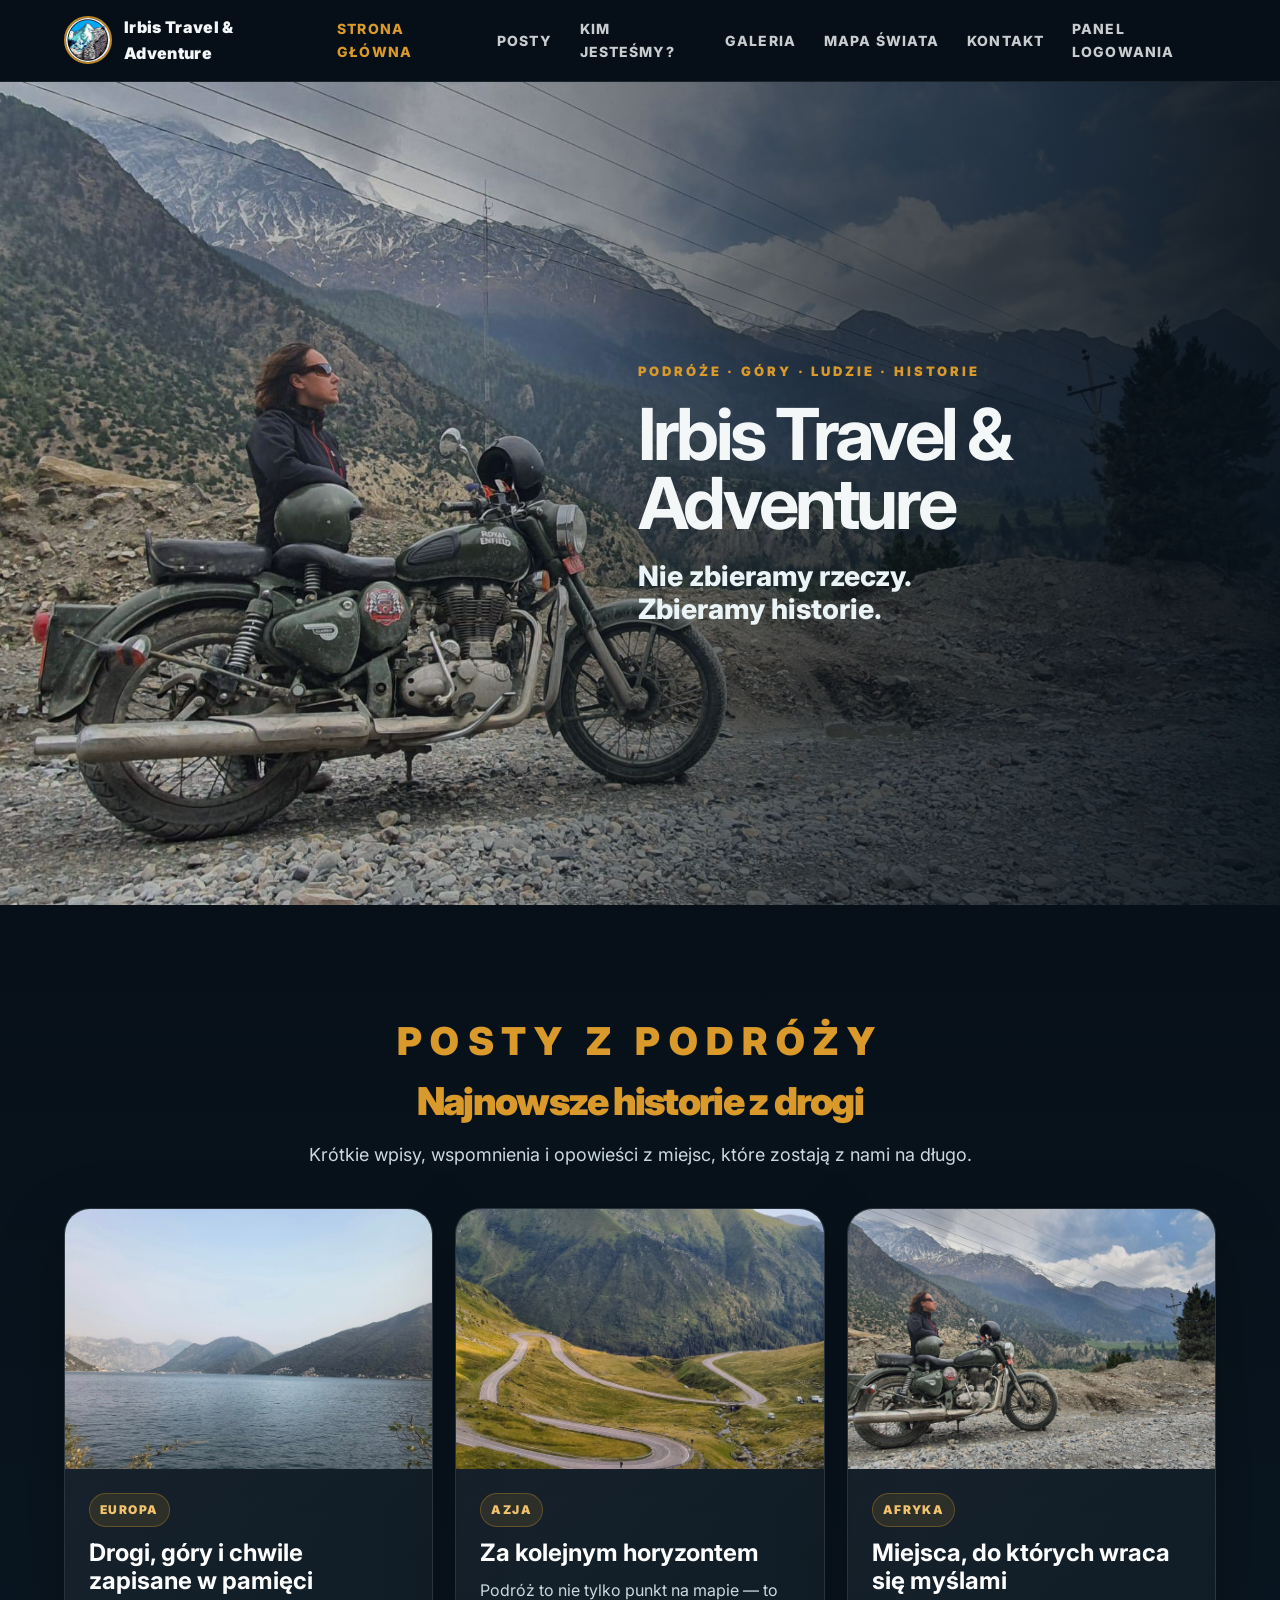
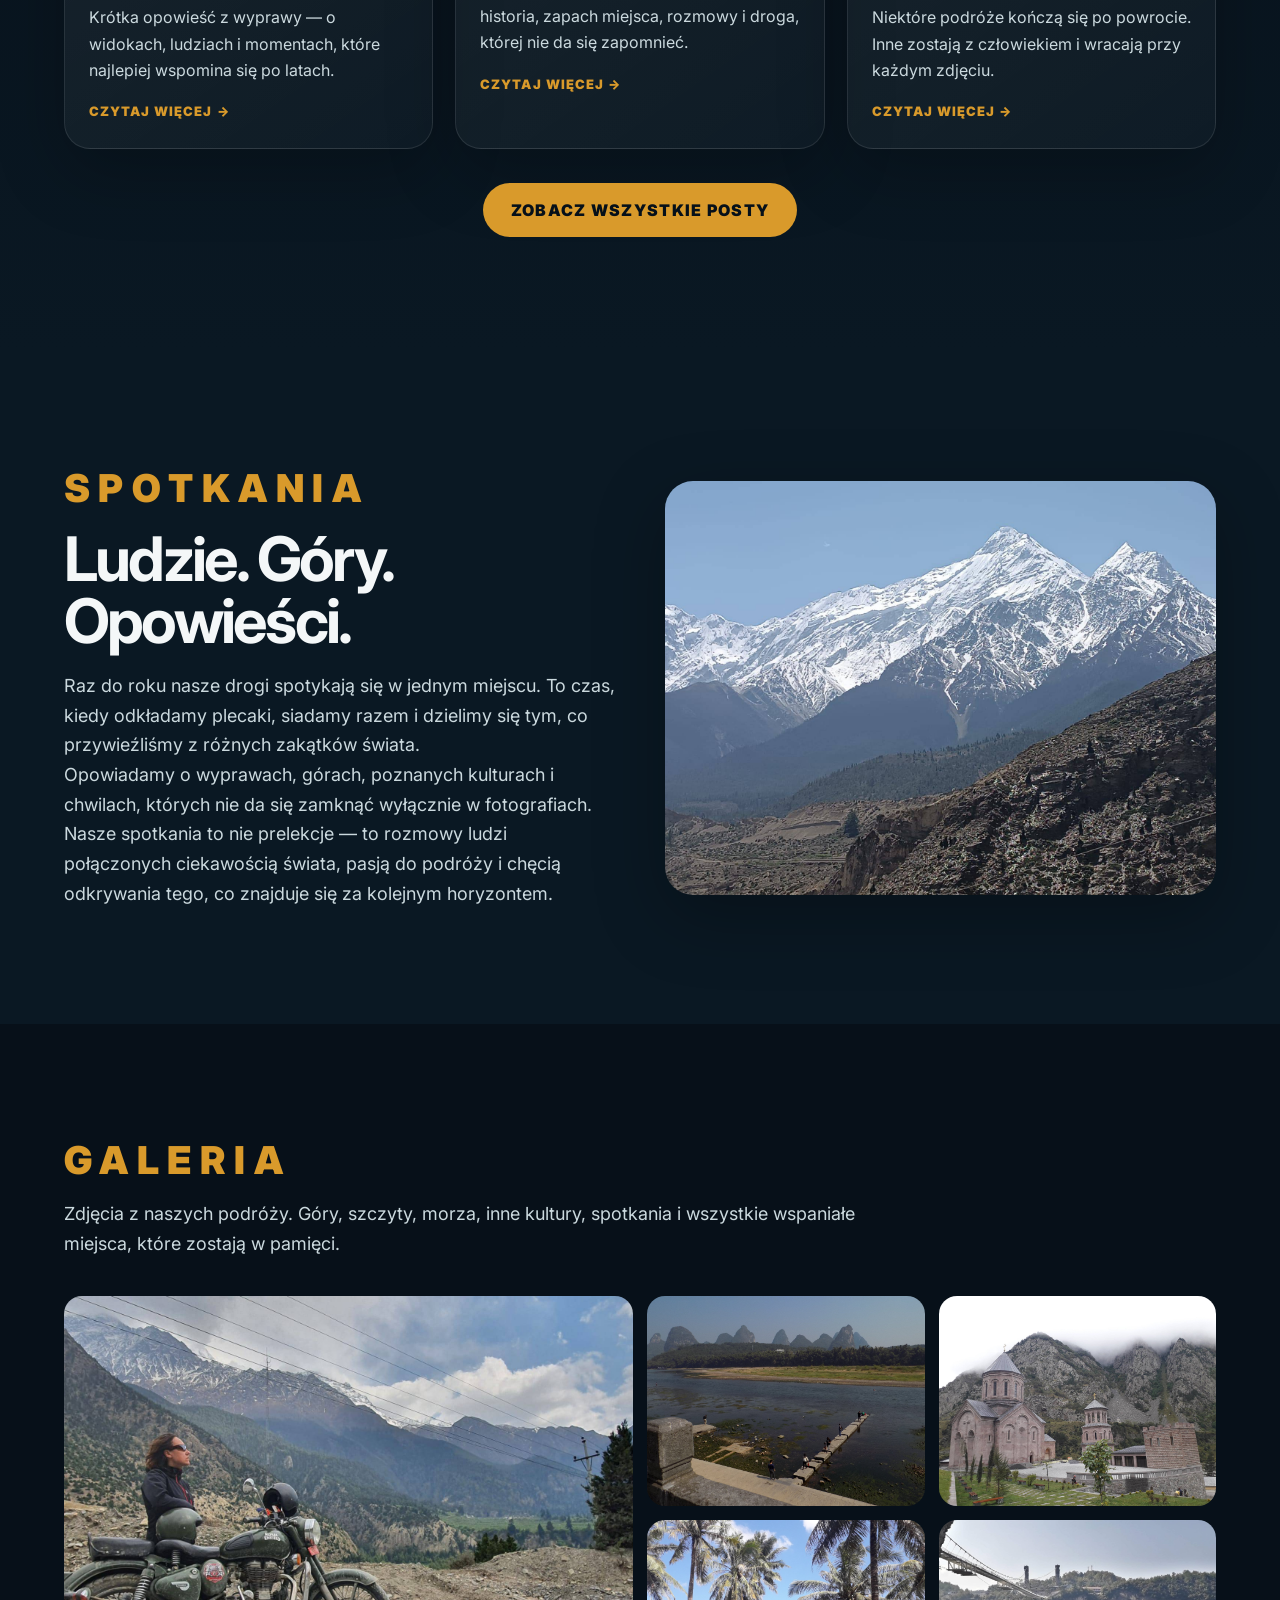
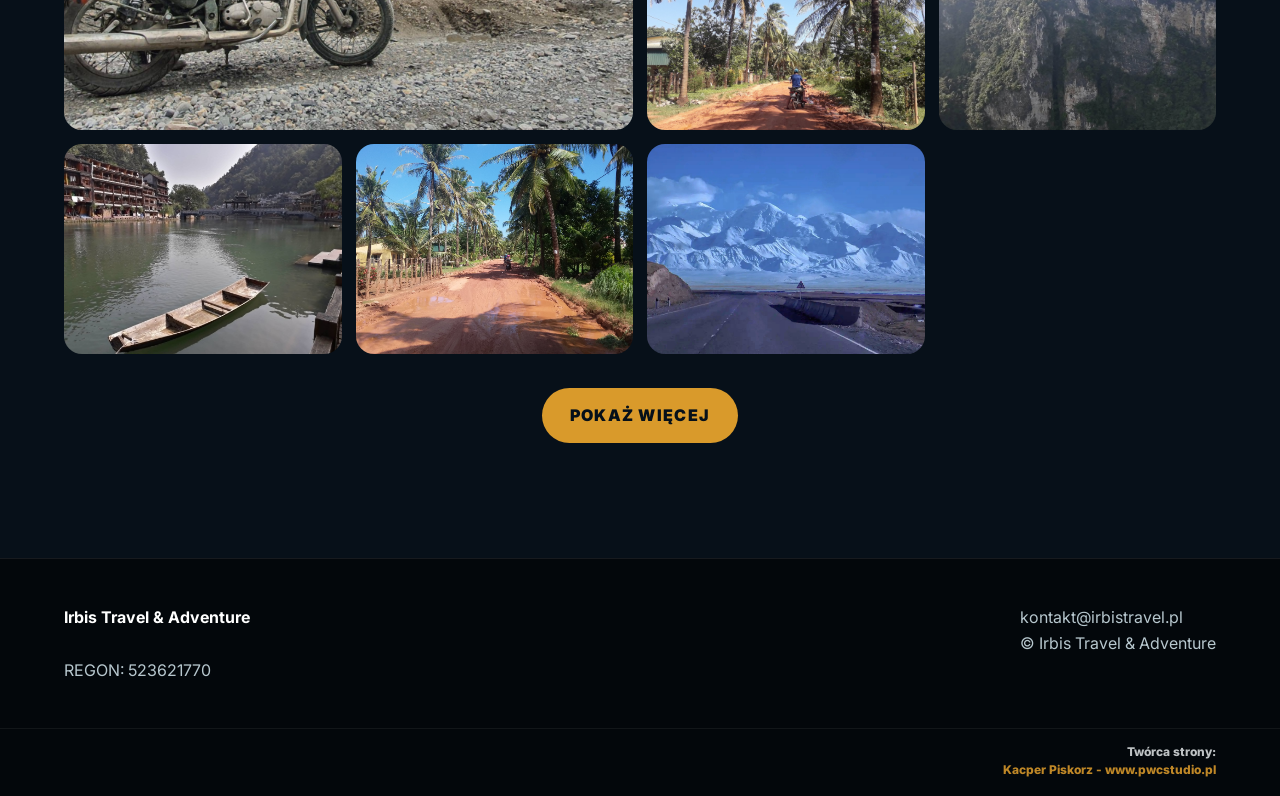
==== index.html @ 9f4cf266 "Add files via upload" ====
<!DOCTYPE html>
<html lang="pl">
<head>
<meta charset="UTF-8">
<meta name="viewport" content="width=device-width, initial-scale=1.0">
<link rel="icon" href="favicon.ico">
<link rel="icon" type="image/png" href="favicon.png">
<link rel="apple-touch-icon" href="apple-touch-icon.png">
<link rel="preconnect" href="https://fonts.googleapis.com">
<link rel="preconnect" href="https://fonts.gstatic.com" crossorigin>
<link href="https://fonts.googleapis.com/css2?family=Inter:wght@400;500;700;800;900&display=swap" rel="stylesheet">
<link rel="stylesheet" href="style.css">
<title>Irbis Travel & Adventure</title>

<style>
.brand span{
  transition: color .3s ease;
}
.brand:hover span{
  color:#D99A2B;
}
.meetings .kicker{
  color:#D99A2B;
}

.section-head h2,
.section-head .kicker,
.meetings .kicker{
  font-size:2.4rem;
  font-weight:900;
  color:#D99A2B;
  line-height:1.1;
}
</style>

</head>
<body>
<nav class="site-nav">
  <a class="brand" href="index.html" aria-label="Irbis Travel & Adventure - strona główna">
    <img src="assets/logo/irbis-logo.jpg" alt="Logo Irbis Travel & Adventure">
    <span>Irbis Travel & Adventure</span>
  </a>
  <button class="menu-toggle" aria-label="Otwórz menu">☰</button>
  <div class="nav-links">
    <a class="active" href="index.html">Strona główna</a>
    <a href="posty.html">Posty</a>
    <a href="kim-jestesmy.html">Kim jesteśmy?</a>
    <a href="galeria.html">Galeria</a>
    <a href="mapa.html">Mapa świata</a>
    <a href="index.html#kontakt">Kontakt</a>
    <a href="admin.html">Panel logowania</a>
  </div>
</nav>
<header class="hero" id="start">
  <div class="hero-shade"></div>
  <div class="hero-content">
    <p class="eyebrow">podróże · góry · ludzie · historie</p>
    <h1>Irbis Travel & Adventure</h1>
    <p class="motto">Nie zbieramy rzeczy.<br>Zbieramy historie.</p>
  </div>
</header>

<main>

  <section class="section posts-preview" id="posty">
    <div class="section-head centered">
      <p class="kicker">Posty z podróży</p>
      <h2>Najnowsze historie z drogi</h2>
      <p>Krótkie wpisy, wspomnienia i opowieści z miejsc, które zostają z nami na długo.</p>
    </div>
    <div class="post-card-grid" id="dynamicPostPreview"></div>
    <div class="post-card-grid static-posts-fallback">
      <article class="travel-post-card">
        <img src="assets/gallery/europa/19.jpg" alt="Górski krajobraz" loading="lazy">
        <div class="travel-post-content">
          <span class="post-tag">Europa</span>
          <h3>Drogi, góry i chwile zapisane w pamięci</h3>
          <p>Krótka opowieść z wyprawy — o widokach, ludziach i momentach, które najlepiej wspomina się po latach.</p>
          <a href="posty.html#post-europa">Czytaj więcej →</a>
        </div>
      </article>
      <article class="travel-post-card">
        <img src="assets/gallery/azja/16.jpg" alt="Azjatycki krajobraz" loading="lazy">
        <div class="travel-post-content">
          <span class="post-tag">Azja</span>
          <h3>Za kolejnym horyzontem</h3>
          <p>Podróż to nie tylko punkt na mapie — to historia, zapach miejsca, rozmowy i droga, której nie da się zapomnieć.</p>
          <a href="posty.html#post-azja">Czytaj więcej →</a>
        </div>
      </article>
      <article class="travel-post-card">
        <img src="assets/gallery/afryka/01.jpg" alt="Wyprawa w terenie" loading="lazy">
        <div class="travel-post-content">
          <span class="post-tag">Afryka</span>
          <h3>Miejsca, do których wraca się myślami</h3>
          <p>Niektóre podróże kończą się po powrocie. Inne zostają z człowiekiem i wracają przy każdym zdjęciu.</p>
          <a href="posty.html#post-afryka">Czytaj więcej →</a>
        </div>
      </article>
    </div>
    <div class="center-actions">
      <a class="btn" href="posty.html">Zobacz wszystkie posty</a>
    </div>
  </section>

  <section class="section meetings" id="spotkania">
    <div class="split">
      <div>
        <p class="kicker">Spotkania</p>
        <h2>Ludzie. Góry. Opowieści.</h2>
        <p>Raz do roku nasze drogi spotykają się w jednym miejscu. To czas, kiedy odkładamy plecaki, siadamy razem i dzielimy się tym, co przywieźliśmy z różnych zakątków świata.</p>
        <p>Opowiadamy o wyprawach, górach, poznanych kulturach i chwilach, których nie da się zamknąć wyłącznie w fotografiach.</p>
        <p>Nasze spotkania to nie prelekcje — to rozmowy ludzi połączonych ciekawością świata, pasją do podróży i chęcią odkrywania tego, co znajduje się za kolejnym horyzontem.</p>
      </div>
      <img src="assets/gallery/09.jpg" alt="Górska panorama" loading="lazy">
    </div>
  </section>

  <section class="section gallery-preview" id="galeria">
    <div class="section-head">
      <p class="kicker">Galeria</p>
      <p>Zdjęcia z naszych podróży. Góry, szczyty, morza, inne kultury, spotkania i wszystkie wspaniałe miejsca, które zostają w pamięci.</p>
    </div>
    <div class="photo-grid preview-grid js-auto-gallery" data-limit="8" data-gallery-group="strona-glowna" data-lightbox="true"></div>
    <div class="center-actions">
      <a class="btn" href="galeria.html">Pokaż więcej</a>
    </div>
  </section>
</main>

<footer class="footer" id="kontakt">
  <div>
    <strong>Irbis Travel & Adventure</strong><br><br>REGON: 523621770
  </div>
  <div>
    <a href="mailto:kontakt@irbistravel.pl">kontakt@irbistravel.pl</a><br>
    <span>© Irbis Travel & Adventure</span>
  </div>
</footer>

<div class="lightbox" aria-hidden="true">
  <button class="lightbox-close" aria-label="Zamknij zdjęcie">×</button>
  <button class="lightbox-arrow lightbox-prev" aria-label="Poprzednie zdjęcie">‹</button>
  <img src="" alt="Powiększone zdjęcie z galerii">
  <button class="lightbox-arrow lightbox-next" aria-label="Następne zdjęcie">›</button>
  <div class="lightbox-counter" aria-live="polite"></div>
</div>

<script src="script.js"></script>

<div class="creator-credit">
  <span>Twórca strony:</span><br>
  <a href="https://www.pwcstudio.pl" target="_blank" rel="noopener">Kacper Piskorz - www.pwcstudio.pl</a>
</div>
</body>
</html>
---- style.css ----
:root{--accent:#D99A2B;--accent-light:#f2c36f;}*{box-sizing:border-box;margin:0;padding:0}html{scroll-behavior:smooth}body{font-family:Inter,Arial,sans-serif;background:#071019;color:#f4f7f8;line-height:1.65}a{color:inherit;text-decoration:none}img{display:block;max-width:100%}.site-nav{position:sticky;top:0;z-index:1000;display:flex;align-items:center;justify-content:space-between;gap:24px;padding:14px clamp(18px,5vw,72px);background:rgba(7,16,25,.82);backdrop-filter:blur(16px);border-bottom:1px solid rgba(255,255,255,.08)}.brand{display:flex;align-items:center;gap:12px;font-weight:900;letter-spacing:.02em}.brand span{transition:color .3s ease}.brand:hover span{color:var(--accent)}.brand img{width:48px;height:48px;border-radius:50%;object-fit:cover;border:2px solid rgba(217,154,43,.85)}.nav-links{display:flex;align-items:center;gap:28px;font-size:14px;font-weight:800;text-transform:uppercase;letter-spacing:.08em}.nav-links a{opacity:.82;transition:.2s}.nav-links a:hover{opacity:1;color:var(--accent)}.menu-toggle{display:none;background:none;border:0;color:#fff;font-size:28px}.hero{min-height:calc(100vh - 77px);position:relative;display:flex;align-items:center;justify-content:flex-end;padding:8vw;background:url('assets/gallery/01.jpg') center/cover no-repeat}.hero-shade{position:absolute;inset:0;background:linear-gradient(90deg,rgba(7,16,25,.12) 0%,rgba(7,16,25,.18) 36%,rgba(7,16,25,.62) 63%,rgba(7,16,25,.92) 100%)}.hero-content{position:relative;z-index:1;width:min(540px,100%);margin-left:auto;text-align:left}.eyebrow,.kicker{color:var(--accent);text-transform:uppercase;font-size:13px;font-weight:900;letter-spacing:.22em;margin-bottom:18px}.hero h1{font-size:clamp(42px,5.6vw,82px);line-height:.96;letter-spacing:-.05em;margin-bottom:22px}.motto{font-size:clamp(22px,2.2vw,34px);line-height:1.18;font-weight:800;color:#eaf4f7}.section{padding:clamp(70px,9vw,130px) clamp(18px,5vw,72px)}.section-head{max-width:850px;margin-bottom:38px}.section-head.centered{text-align:center;margin-inline:auto}.section h1,.section h2{font-size:clamp(34px,4.8vw,68px);line-height:1.02;letter-spacing:-.045em;margin-bottom:18px}.section-head p:not(.kicker),.split p{color:#cbd9de;font-size:18px}.text-card{max-width:980px;margin:auto;background:linear-gradient(145deg,rgba(255,255,255,.08),rgba(255,255,255,.03));border:1px solid rgba(255,255,255,.1);border-radius:28px;padding:clamp(28px,5vw,58px);box-shadow:0 22px 70px rgba(0,0,0,.22)}.owner-text p{font-size:clamp(18px,2vw,23px);margin-bottom:22px;color:#e1ebef}.owner-text p:last-child{margin-bottom:0}.split{display:grid;grid-template-columns:1fr 1fr;gap:50px;align-items:center}.split img{border-radius:28px;aspect-ratio:4/3;object-fit:cover;box-shadow:0 22px 70px rgba(0,0,0,.28)}.meetings{background:#0a1823}.photo-grid{display:grid;grid-template-columns:repeat(4,1fr);gap:14px;grid-auto-flow:dense;align-items:stretch}.photo-tile{position:relative;overflow:hidden;border-radius:18px;border:0;background:#10232f;cursor:pointer;min-height:210px}.photo-tile img{width:100%;height:100%;aspect-ratio:4/3;object-fit:cover;transition:transform .35s ease,filter .35s ease}.photo-tile:hover img{transform:scale(1.055);filter:saturate(1.15)}.preview-grid .photo-tile:nth-child(1){grid-column:span 2;grid-row:span 2}.center-actions{text-align:center;margin-top:34px}.btn{display:inline-flex;align-items:center;justify-content:center;padding:14px 28px;border-radius:999px;background:var(--accent);color:#061019;font-weight:900;text-transform:uppercase;letter-spacing:.08em;transition:.2s}.btn:hover{transform:translateY(-2px);background:var(--accent-light)}.footer{display:flex;justify-content:space-between;gap:24px;padding:45px clamp(18px,5vw,72px);background:#03070b;border-top:1px solid rgba(255,255,255,.08);color:#b7c7ce}.footer strong{color:#fff}.gallery-page{background:#071019}.gallery-hero{padding-top:70px}.full-gallery{grid-template-columns:repeat(3,1fr)}.full-gallery .photo-tile{min-height:260px}.full-gallery .photo-tile:nth-child(7n+1){grid-column:span 1}.lightbox{position:fixed;inset:0;z-index:2000;display:none;align-items:center;justify-content:center;padding:30px;background:rgba(0,0,0,.92)}.lightbox.active{display:flex}.lightbox img{max-width:94vw;max-height:88vh;border-radius:14px;object-fit:contain}.lightbox-close{position:absolute;top:20px;right:28px;background:none;border:0;color:#fff;font-size:46px;cursor:pointer}@media(max-width:900px){.menu-toggle{display:block}.nav-links{position:absolute;top:100%;left:0;right:0;display:none;flex-direction:column;gap:0;background:rgba(7,16,25,.96);border-bottom:1px solid rgba(255,255,255,.08)}.nav-links.open{display:flex}.nav-links a{width:100%;padding:17px 24px;text-align:center;border-top:1px solid rgba(255,255,255,.07)}.hero{justify-content:center;align-items:flex-end;min-height:86vh;padding:24px;background-position:30% center}.hero-shade{background:linear-gradient(180deg,rgba(7,16,25,.1),rgba(7,16,25,.85))}.hero-content{text-align:left;margin:0;width:100%;padding-bottom:42px}.split{grid-template-columns:1fr}.photo-grid,.full-gallery{grid-template-columns:repeat(2,1fr)}.preview-grid .photo-tile:nth-child(1){grid-column:span 1}.footer{flex-direction:column}.brand span{font-size:14px}}@media(max-width:560px){.photo-grid,.full-gallery{grid-template-columns:1fr}.preview-grid .photo-tile:nth-child(1){grid-column:span 1}.photo-tile{min-height:240px}.site-nav{padding:12px 16px}.brand img{width:42px;height:42px}.hero h1{font-size:42px}.motto{font-size:22px}}
.gallery-subtitle{font-size:clamp(24px,3vw,38px);line-height:1.15;letter-spacing:-.025em;margin:10px 0 12px;color:#f4f7f8}

/* V9: tło zdjęciowe dla sekcji "Kim jesteśmy?" */
.about{
  position:relative;
  background:
    linear-gradient(135deg, rgba(7,16,25,.86) 0%, rgba(7,16,25,.66) 46%, rgba(7,16,25,.88) 100%),
    url('assets/gallery/07.jpg') center/cover no-repeat;
  overflow:hidden;
}
.about::before{
  content:"";
  position:absolute;
  inset:0;
  background:radial-gradient(circle at 30% 20%, rgba(217,154,43,.16), transparent 35%);
  pointer-events:none;
}
.about .section-head,
.about .text-card{
  position:relative;
  z-index:1;
}
.about .section-head h2{
  color:var(--accent);
  text-shadow:0 12px 35px rgba(0,0,0,.55);
}
.about .text-card{
  background:rgba(7,16,25,.58);
  border:1px solid rgba(255,255,255,.16);
  backdrop-filter:blur(14px);
  box-shadow:0 28px 90px rgba(0,0,0,.45);
}

/* V10: galeria kontynentami, lightbox ze strzałkami i mapa odwiedzonych miejsc */
body.lightbox-open{overflow:hidden}.continent-nav{display:flex;flex-wrap:wrap;justify-content:center;gap:10px;margin:0 auto 54px;max-width:1100px}.continent-nav a{padding:10px 16px;border:1px solid rgba(217,154,43,.32);border-radius:999px;background:rgba(217,154,43,.08);color:#f4f7f8;font-size:13px;font-weight:900;text-transform:uppercase;letter-spacing:.08em;transition:.2s}.continent-nav a:hover{background:var(--accent);color:#071019;transform:translateY(-2px)}.continent-section{scroll-margin-top:92px;margin-top:72px}.continent-section:first-of-type{margin-top:0}.continent-heading{display:flex;justify-content:space-between;align-items:flex-end;gap:24px;margin-bottom:24px;border-bottom:1px solid rgba(255,255,255,.09);padding-bottom:16px}.continent-heading h3{font-size:clamp(28px,3.8vw,52px);line-height:1;color:var(--accent);letter-spacing:-.045em}.continent-heading p{color:#b9c9cf;font-size:15px;max-width:560px}.continent-heading code,.visited-map-section code{color:var(--accent-light);background:rgba(255,255,255,.08);padding:2px 7px;border-radius:8px}.empty-gallery-note{grid-column:1/-1;padding:28px;border:1px dashed rgba(217,154,43,.36);border-radius:18px;color:#cbd9de;background:rgba(255,255,255,.035);text-align:center}.lightbox{gap:22px}.lightbox img{box-shadow:0 24px 90px rgba(0,0,0,.65)}.lightbox-arrow{position:absolute;top:50%;transform:translateY(-50%);width:58px;height:58px;border:1px solid rgba(255,255,255,.22);border-radius:50%;background:rgba(7,16,25,.58);color:#fff;font-size:54px;line-height:.7;display:flex;align-items:center;justify-content:center;cursor:pointer;transition:.2s;z-index:2}.lightbox-arrow:hover{background:var(--accent);color:#071019;border-color:var(--accent)}.lightbox-prev{left:24px}.lightbox-next{right:24px}.lightbox-counter{position:absolute;left:50%;bottom:22px;transform:translateX(-50%);padding:8px 14px;border-radius:999px;background:rgba(7,16,25,.72);border:1px solid rgba(255,255,255,.14);color:#f4f7f8;font-weight:800;font-size:14px}.visited-map-section{background:#09141f}.world-map-card{max-width:1180px;margin:0 auto;background:linear-gradient(145deg,rgba(255,255,255,.08),rgba(255,255,255,.025));border:1px solid rgba(255,255,255,.1);border-radius:28px;padding:clamp(18px,4vw,42px);box-shadow:0 22px 70px rgba(0,0,0,.24)}.world-map{position:relative;height:clamp(320px,48vw,560px);border-radius:22px;overflow:hidden;background:radial-gradient(circle at 50% 50%,rgba(217,154,43,.12),transparent 34%),linear-gradient(180deg,#0c2231,#071019);border:1px solid rgba(255,255,255,.1)}.world-map::before{content:"";position:absolute;inset:0;background-image:linear-gradient(rgba(255,255,255,.045) 1px,transparent 1px),linear-gradient(90deg,rgba(255,255,255,.045) 1px,transparent 1px);background-size:40px 40px;opacity:.55}.continent-shape{position:absolute;background:rgba(217,154,43,.18);border:1px solid rgba(217,154,43,.26);filter:drop-shadow(0 16px 35px rgba(0,0,0,.28))}.north-america{left:8%;top:19%;width:25%;height:25%;border-radius:48% 52% 45% 55%;transform:rotate(-13deg)}.south-america{left:28%;top:49%;width:12%;height:33%;border-radius:55% 45% 52% 48%;transform:rotate(18deg)}.europe{left:47%;top:28%;width:12%;height:13%;border-radius:54% 46% 58% 42%;transform:rotate(-8deg)}.africa{left:48%;top:43%;width:16%;height:30%;border-radius:50% 50% 58% 42%;transform:rotate(5deg)}.asia{left:59%;top:25%;width:30%;height:29%;border-radius:52% 48% 43% 57%;transform:rotate(6deg)}.australia{left:76%;top:64%;width:13%;height:12%;border-radius:54% 46% 58% 42%;transform:rotate(10deg)}.country-marker{position:absolute;transform:translate(-50%,-50%);width:18px;height:18px;border:3px solid #071019;border-radius:50%;background:var(--accent);box-shadow:0 0 0 7px rgba(217,154,43,.2),0 12px 28px rgba(0,0,0,.38);cursor:pointer;z-index:3}.country-marker span{position:absolute;left:50%;bottom:22px;transform:translateX(-50%);white-space:nowrap;padding:5px 9px;border-radius:999px;background:rgba(7,16,25,.88);color:#fff;font-size:12px;font-weight:900;opacity:0;pointer-events:none;transition:.2s}.country-marker:hover span,.country-marker.active span{opacity:1}.country-marker.active{box-shadow:0 0 0 10px rgba(217,154,43,.28),0 12px 28px rgba(0,0,0,.38)}.map-country-list{display:grid;grid-template-columns:repeat(3,1fr);gap:14px;margin-top:20px}.map-list-group{background:rgba(255,255,255,.055);border:1px solid rgba(255,255,255,.09);border-radius:18px;padding:18px}.map-list-group strong{display:block;color:var(--accent);font-size:18px;margin-bottom:6px}.map-list-group span{color:#cbd9de}@media(max-width:900px){.continent-heading{display:block}.continent-heading p{margin-top:10px}.lightbox-arrow{width:48px;height:48px;font-size:44px}.lightbox-prev{left:12px}.lightbox-next{right:12px}.map-country-list{grid-template-columns:1fr 1fr}.world-map{height:420px}.country-marker span{font-size:11px}}@media(max-width:560px){.continent-nav{justify-content:flex-start;overflow-x:auto;flex-wrap:nowrap;padding-bottom:8px}.continent-nav a{flex:0 0 auto}.lightbox{padding:16px}.lightbox-close{font-size:38px;top:12px;right:18px}.lightbox-arrow{top:auto;bottom:18px;transform:none}.lightbox-prev{left:18px}.lightbox-next{right:18px}.lightbox-counter{bottom:82px}.map-country-list{grid-template-columns:1fr}.world-map{height:360px}.country-marker span{display:none}}

/* V12: czysta galeria kontynentów i osobna podstrona mapy świata */
.gallery-hero .section-head{margin-bottom:34px}.gallery-subtitle{font-size:clamp(30px,4vw,56px);color:#f4f7f8}.continent-heading p{color:#cbd9de}.continent-heading code,.visited-map-section code{display:none}.continent-gallery{margin-bottom:44px}.continent-section:last-child .continent-gallery{margin-bottom:0}.empty-gallery-note{font-size:16px}.lightbox{user-select:none}.lightbox img{max-width:min(94vw,1500px);max-height:84vh}.lightbox-arrow{font-family:Georgia,serif}.map-page{background:#071019}.map-hero-section{padding-top:70px}.map-hero-section .section-head h1{color:#f4f7f8}.interactive-map-layout{display:grid;grid-template-columns:minmax(0,1fr) 360px;gap:24px;align-items:stretch;max-width:1280px;margin:0 auto}.leaflet-map-card,.visited-panel{background:linear-gradient(145deg,rgba(255,255,255,.08),rgba(255,255,255,.025));border:1px solid rgba(255,255,255,.1);border-radius:28px;box-shadow:0 22px 70px rgba(0,0,0,.24);overflow:hidden}.leaflet-world-map{height:clamp(460px,58vw,720px);width:100%;background:#10232f}.visited-panel{padding:28px}.visited-panel h2{font-size:clamp(28px,3vw,42px);line-height:1.05;color:var(--accent);margin-bottom:12px}.visited-panel p{color:#cbd9de;margin-bottom:20px}.visited-country-list{display:grid;gap:14px}.visited-country-list .map-list-group{background:rgba(255,255,255,.055);border:1px solid rgba(255,255,255,.09);border-radius:18px;padding:18px}.map-country-buttons{display:flex;flex-wrap:wrap;gap:8px;margin-top:10px}.map-country-buttons button{border:1px solid rgba(217,154,43,.35);background:rgba(217,154,43,.08);color:#f4f7f8;border-radius:999px;padding:8px 12px;font-weight:800;cursor:pointer;transition:.2s}.map-country-buttons button:hover,.map-country-buttons button.active{background:var(--accent);color:#071019}.irbis-map-marker{background:transparent;border:0}.irbis-map-marker span{display:block;width:22px;height:22px;border-radius:50%;background:var(--accent);border:4px solid #071019;box-shadow:0 0 0 8px rgba(217,154,43,.22),0 12px 28px rgba(0,0,0,.36)}.leaflet-popup-content-wrapper{border-radius:14px;background:#071019;color:#f4f7f8;border:1px solid rgba(217,154,43,.3)}.leaflet-popup-tip{background:#071019}.map-fallback{display:flex;align-items:center;justify-content:center;height:100%;padding:32px;text-align:center;color:#cbd9de}.nav-links a[href="mapa.html"]{white-space:nowrap}@media(max-width:1020px){.interactive-map-layout{grid-template-columns:1fr}.visited-panel{order:2}.leaflet-world-map{height:520px}}@media(max-width:560px){.leaflet-world-map{height:430px}.visited-panel{padding:22px}.interactive-map-layout{gap:16px}.lightbox img{max-height:72vh}}


/* V37: osobne posty i osobna podstrona Kim jesteśmy */
.nav-links a.active{opacity:1;color:var(--accent)}
.posts-preview{background:linear-gradient(180deg,#071019 0%,#0a1823 100%)}
.post-card-grid{display:grid;grid-template-columns:repeat(3,1fr);gap:22px;max-width:1260px;margin:0 auto}
.travel-post-card,.post-full-card{background:linear-gradient(145deg,rgba(255,255,255,.075),rgba(255,255,255,.025));border:1px solid rgba(255,255,255,.10);border-radius:26px;overflow:hidden;box-shadow:0 22px 70px rgba(0,0,0,.24)}
.travel-post-card img{width:100%;height:260px;object-fit:cover}
.travel-post-content{padding:24px}
.post-author{margin-bottom:10px;color:var(--accent-light);font-size:12px;font-weight:900;text-transform:uppercase;letter-spacing:.10em;opacity:.95}.post-tag{display:inline-flex;align-items:center;margin-bottom:12px;padding:6px 10px;border-radius:999px;background:rgba(217,154,43,.12);border:1px solid rgba(217,154,43,.32);color:var(--accent-light);font-size:12px;font-weight:900;text-transform:uppercase;letter-spacing:.12em}
.travel-post-content h3{font-size:24px;line-height:1.15;margin-bottom:10px;color:#fff}
.travel-post-content p,.post-full-card p{color:#cbd9de;font-size:16px}
.travel-post-content a{display:inline-flex;margin-top:18px;color:var(--accent);font-weight:900;text-transform:uppercase;font-size:13px;letter-spacing:.08em}
.posts-page-hero{padding-bottom:30px;background:radial-gradient(circle at 50% 0%,rgba(217,154,43,.12),transparent 38%)}
.posts-page-hero h1{font-size:clamp(42px,5.4vw,78px);line-height:.98;letter-spacing:-.05em}
.posts-list-section{padding-top:30px}.posts-list{display:grid;gap:26px;max-width:1180px;margin:0 auto}
.post-full-card{display:grid;grid-template-columns:420px 1fr;gap:0;align-items:stretch}
.post-full-card img{width:100%;height:100%;min-height:330px;object-fit:cover}.post-full-card>div{padding:36px}
.post-full-card h2{font-size:clamp(28px,3vw,44px);line-height:1.05;margin-bottom:10px}.post-date{color:var(--accent-light)!important;font-weight:800;margin-bottom:16px}
.about-page-section{min-height:calc(100vh - 77px);display:flex;flex-direction:column;justify-content:center}
@media(max-width:1000px){.post-card-grid{grid-template-columns:1fr}.post-full-card{grid-template-columns:1fr}.post-full-card img{height:320px}.nav-links{font-size:12px;gap:18px}}
@media(max-width:560px){.travel-post-card img,.post-full-card img{height:240px}.travel-post-content,.post-full-card>div{padding:22px}}


/* V38: panel administracyjny i dynamiczne posty */
.admin-section{padding-top:70px;background:radial-gradient(circle at 50% 0%,rgba(217,154,43,.10),transparent 34%)}
.admin-login-card,.admin-dashboard{max-width:980px;margin:0 auto;background:linear-gradient(145deg,rgba(255,255,255,.08),rgba(255,255,255,.025));border:1px solid rgba(255,255,255,.12);border-radius:28px;padding:clamp(24px,4vw,44px);box-shadow:0 22px 70px rgba(0,0,0,.28)}
.admin-login-card h2,.admin-dashboard h2{font-size:clamp(28px,3vw,42px);line-height:1.05;margin-bottom:12px;color:#fff}.admin-login-card p{color:#cbd9de;margin-bottom:20px}.admin-hint{margin-top:16px!important;color:#9fb0b8!important;font-size:14px}.admin-login-card label,.admin-form label{display:grid;gap:9px;color:#f4f7f8;font-weight:850;margin-bottom:18px}.admin-login-card input,.admin-form input,.admin-form textarea{width:100%;border:1px solid rgba(255,255,255,.14);border-radius:15px;background:rgba(3,7,11,.72);color:#f4f7f8;padding:14px 16px;font:inherit;outline:none}.admin-login-card input:focus,.admin-form input:focus,.admin-form textarea:focus{border-color:rgba(217,154,43,.75);box-shadow:0 0 0 4px rgba(217,154,43,.12)}.admin-dashboard[hidden],.admin-login-card[hidden]{display:none}.admin-toolbar{display:flex;align-items:center;justify-content:space-between;gap:18px;margin-bottom:24px}.ghost-btn{background:transparent;color:var(--accent);border:1px solid rgba(217,154,43,.45)}.ghost-btn:hover{background:rgba(217,154,43,.12);color:#fff}.admin-form{display:grid;gap:2px}.admin-preview{min-height:140px;border:1px dashed rgba(217,154,43,.45);border-radius:18px;display:grid;place-items:center;color:#cbd9de;background:rgba(255,255,255,.035);margin-bottom:20px;overflow:hidden}.admin-preview img{width:100%;height:260px;object-fit:cover}.admin-posts-panel{margin-top:42px;padding-top:32px;border-top:1px solid rgba(255,255,255,.10)}.admin-posts-list{display:grid;gap:14px}.admin-post-row{display:grid;grid-template-columns:90px 1fr auto;gap:16px;align-items:center;background:rgba(255,255,255,.045);border:1px solid rgba(255,255,255,.09);border-radius:18px;padding:12px}.admin-post-row img,.admin-post-thumb{width:90px;height:70px;border-radius:12px;object-fit:cover;background:rgba(217,154,43,.12);display:grid;place-items:center;color:var(--accent);font-weight:900}.admin-post-row strong{display:block;color:#fff;font-size:17px;line-height:1.2}.admin-post-row span{display:block;color:#9fb0b8;font-size:14px;margin-top:4px}.admin-post-row button{border:0;border-radius:999px;background:rgba(220,60,60,.18);color:#ffdada;font-weight:900;padding:10px 14px;cursor:pointer}.admin-post-row button:hover{background:rgba(220,60,60,.30)}.post-image-placeholder{height:260px;display:grid;place-items:center;background:linear-gradient(145deg,rgba(217,154,43,.22),rgba(255,255,255,.04));color:var(--accent-light);font-weight:900;font-size:20px}.post-image-placeholder.full{height:100%;min-height:330px}.static-posts-fallback{transition:.2s ease}
@media(max-width:700px){.admin-toolbar{display:block}.admin-toolbar .btn{margin-top:14px}.admin-post-row{grid-template-columns:70px 1fr}.admin-post-row button{grid-column:1/-1}.admin-post-row img,.admin-post-thumb{width:70px;height:60px}}

/* V39: panel zarządzania zdjęciami w galerii */
.admin-gallery-controls{
  display:grid;
  grid-template-columns:1fr 1fr;
  gap:16px;
  margin:18px 0 10px;
}
.admin-gallery-controls select,
.admin-gallery-controls input[type="file"]{
  width:100%;
  margin-top:8px;
  padding:13px 14px;
  border-radius:14px;
  border:1px solid rgba(255,255,255,.14);
  background:rgba(255,255,255,.08);
  color:#f4f7f8;
  font:inherit;
}
.admin-gallery-controls select option{color:#071019;background:#fff;}
.admin-gallery-list{display:grid;gap:12px;margin-top:18px;}
.admin-gallery-row{
  display:grid;
  grid-template-columns:90px 1fr auto;
  align-items:center;
  gap:14px;
  padding:12px;
  border:1px solid rgba(255,255,255,.10);
  border-radius:18px;
  background:rgba(255,255,255,.045);
}
.admin-gallery-row.hidden-photo{opacity:.55;}
.admin-gallery-row img{
  width:90px;
  height:68px;
  border-radius:12px;
  object-fit:cover;
}
.admin-gallery-row strong{display:block;color:#fff;}
.admin-gallery-row span{display:block;color:#b7c7ce;font-size:13px;}
.admin-gallery-row button{
  border:0;
  border-radius:999px;
  padding:10px 14px;
  font-weight:900;
  cursor:pointer;
  background:rgba(217,154,43,.16);
  color:#f4f7f8;
}
.admin-gallery-row button:hover{background:#D99A2B;color:#071019;}
@media(max-width:760px){
  .admin-gallery-controls{grid-template-columns:1fr;}
  .admin-gallery-row{grid-template-columns:72px 1fr;}
  .admin-gallery-row img{width:72px;height:58px;}
  .admin-gallery-row button{grid-column:1/-1;}
}


/* V41: role w panelu */
.admin-role-info{
  margin:6px 0 0;
  color:#cbd9de;
  font-size:14px;
  font-weight:700;
}
.admin-lock-note{
  display:inline-flex;
  align-items:center;
  justify-content:center;
  padding:9px 13px;
  border-radius:999px;
  border:1px solid rgba(255,255,255,.12);
  color:#b8c7ce;
  font-size:12px;
  font-weight:900;
  text-transform:uppercase;
  letter-spacing:.06em;
  white-space:nowrap;
}
.admin-gallery-panel[hidden]{display:none!important;}


/* V45: panel logowania i baza użytkowników */
.admin-users-panel[hidden]{display:none!important;}
.compact-admin-form{grid-template-columns:1fr 1fr auto;align-items:end;gap:14px;margin:18px 0 22px;}
.compact-admin-form label{margin-bottom:0!important;}
.compact-admin-form .btn{height:52px;white-space:nowrap;}
.admin-users-list{display:grid;gap:12px;margin-top:14px;}
.admin-user-row{display:grid;grid-template-columns:1fr auto;gap:16px;align-items:center;background:rgba(255,255,255,.045);border:1px solid rgba(255,255,255,.09);border-radius:18px;padding:14px 16px;}
.admin-user-row strong{display:block;color:#fff;font-size:17px;line-height:1.2;}
.admin-user-row span{display:block;color:#9fb0b8;font-size:13px;margin-top:4px;}
.admin-user-row button{border:0;border-radius:999px;background:rgba(220,60,60,.18);color:#ffdada;font-weight:900;padding:10px 14px;cursor:pointer;}
.admin-user-row button:hover{background:rgba(220,60,60,.30);}
@media(max-width:760px){.compact-admin-form{grid-template-columns:1fr;}.compact-admin-form .btn{height:auto;}.admin-user-row{grid-template-columns:1fr;}}


/* V47: panel użytkownika pod dodanymi postami */
.post-toolbar{margin-bottom:22px;}
.admin-session-head{display:flex;align-items:center;justify-content:space-between;gap:18px;}
.admin-session-head h2{margin-bottom:6px;}
.admin-session-panel{background:rgba(255,255,255,.035);border-radius:22px;padding:24px;border:1px solid rgba(255,255,255,.08);}
.admin-session-panel.admin-posts-panel{border-top:1px solid rgba(255,255,255,.10);}
@media(max-width:700px){.admin-session-head{display:block}.admin-session-head .btn{margin-top:14px}}

/* V48: rejestracja użytkowników przez prośby zatwierdzane przez admina */
.login-register-box{margin-top:18px;padding-top:18px;border-top:1px solid rgba(255,255,255,.10);display:flex;align-items:center;justify-content:space-between;gap:14px;flex-wrap:wrap}.login-register-box p{margin:0;color:#cbd9de;font-weight:800}.register-request-form{margin-top:18px;padding-top:18px;border-top:1px solid rgba(255,255,255,.08)}.register-request-form h3,.admin-subtitle{margin:0 0 14px;color:#f4f7f8;font-size:20px}.admin-user-row.pending-user{border-color:rgba(217,154,43,.28);background:rgba(217,154,43,.055)}.admin-user-actions{display:flex;gap:8px;flex-wrap:wrap}.admin-user-actions button{white-space:nowrap}.admin-user-actions .danger{background:rgba(220,70,70,.12);border-color:rgba(220,70,70,.35);color:#ffd9d9}.admin-user-actions .danger:hover{background:rgba(220,70,70,.22)}


/* V50: podpis twórcy strony */
.creator-credit{
  width:100%;
  padding:14px clamp(18px,5vw,72px) 18px;
  background:#03070b;
  color:rgba(183,199,206,.72);
  font-size:12px;
  line-height:1.45;
  text-align:right;
  border-top:1px solid rgba(255,255,255,.06);
}
.creator-credit span{color:rgba(244,247,248,.78);font-weight:800;}
.creator-credit a{color:rgba(217,154,43,.88);font-weight:800;text-decoration:none;}
.creator-credit a:hover{color:#f2c36f;}
@media(max-width:700px){.creator-credit{text-align:center;font-size:11px;padding:14px 16px 18px;}}
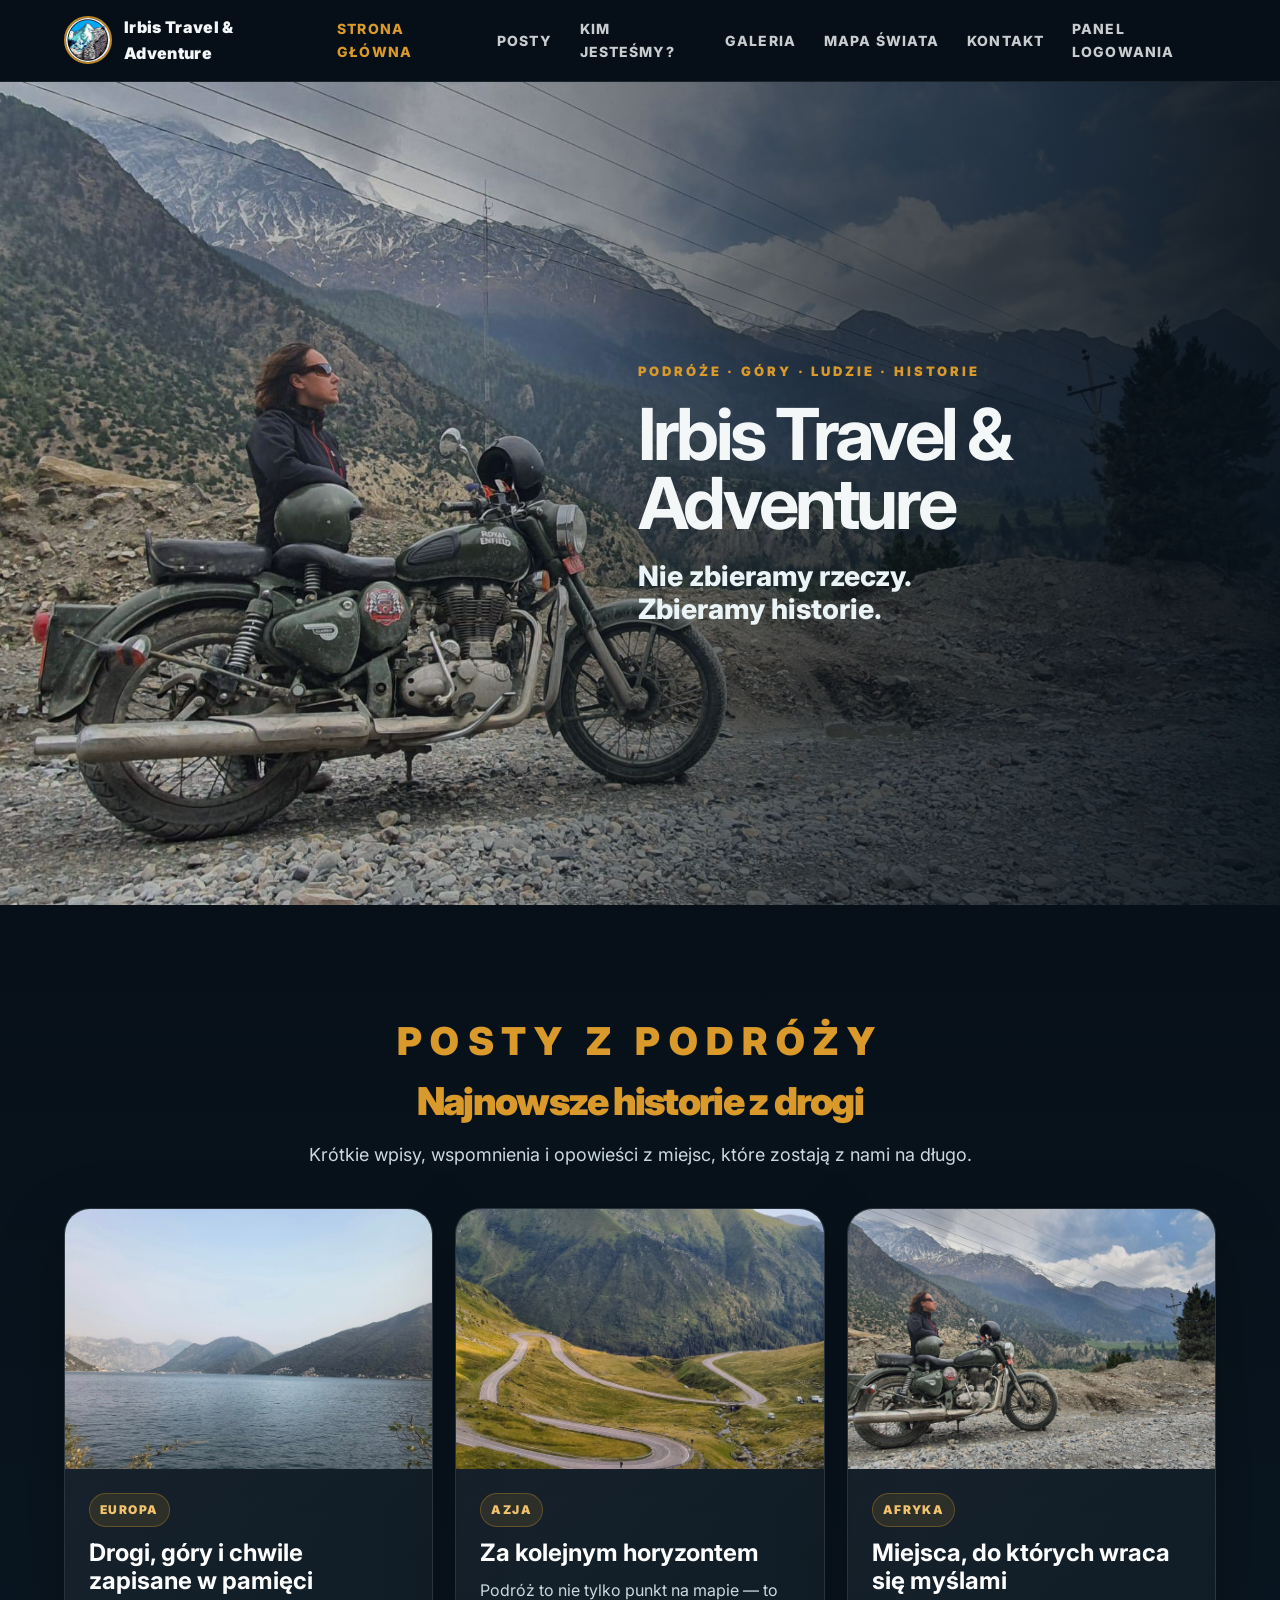
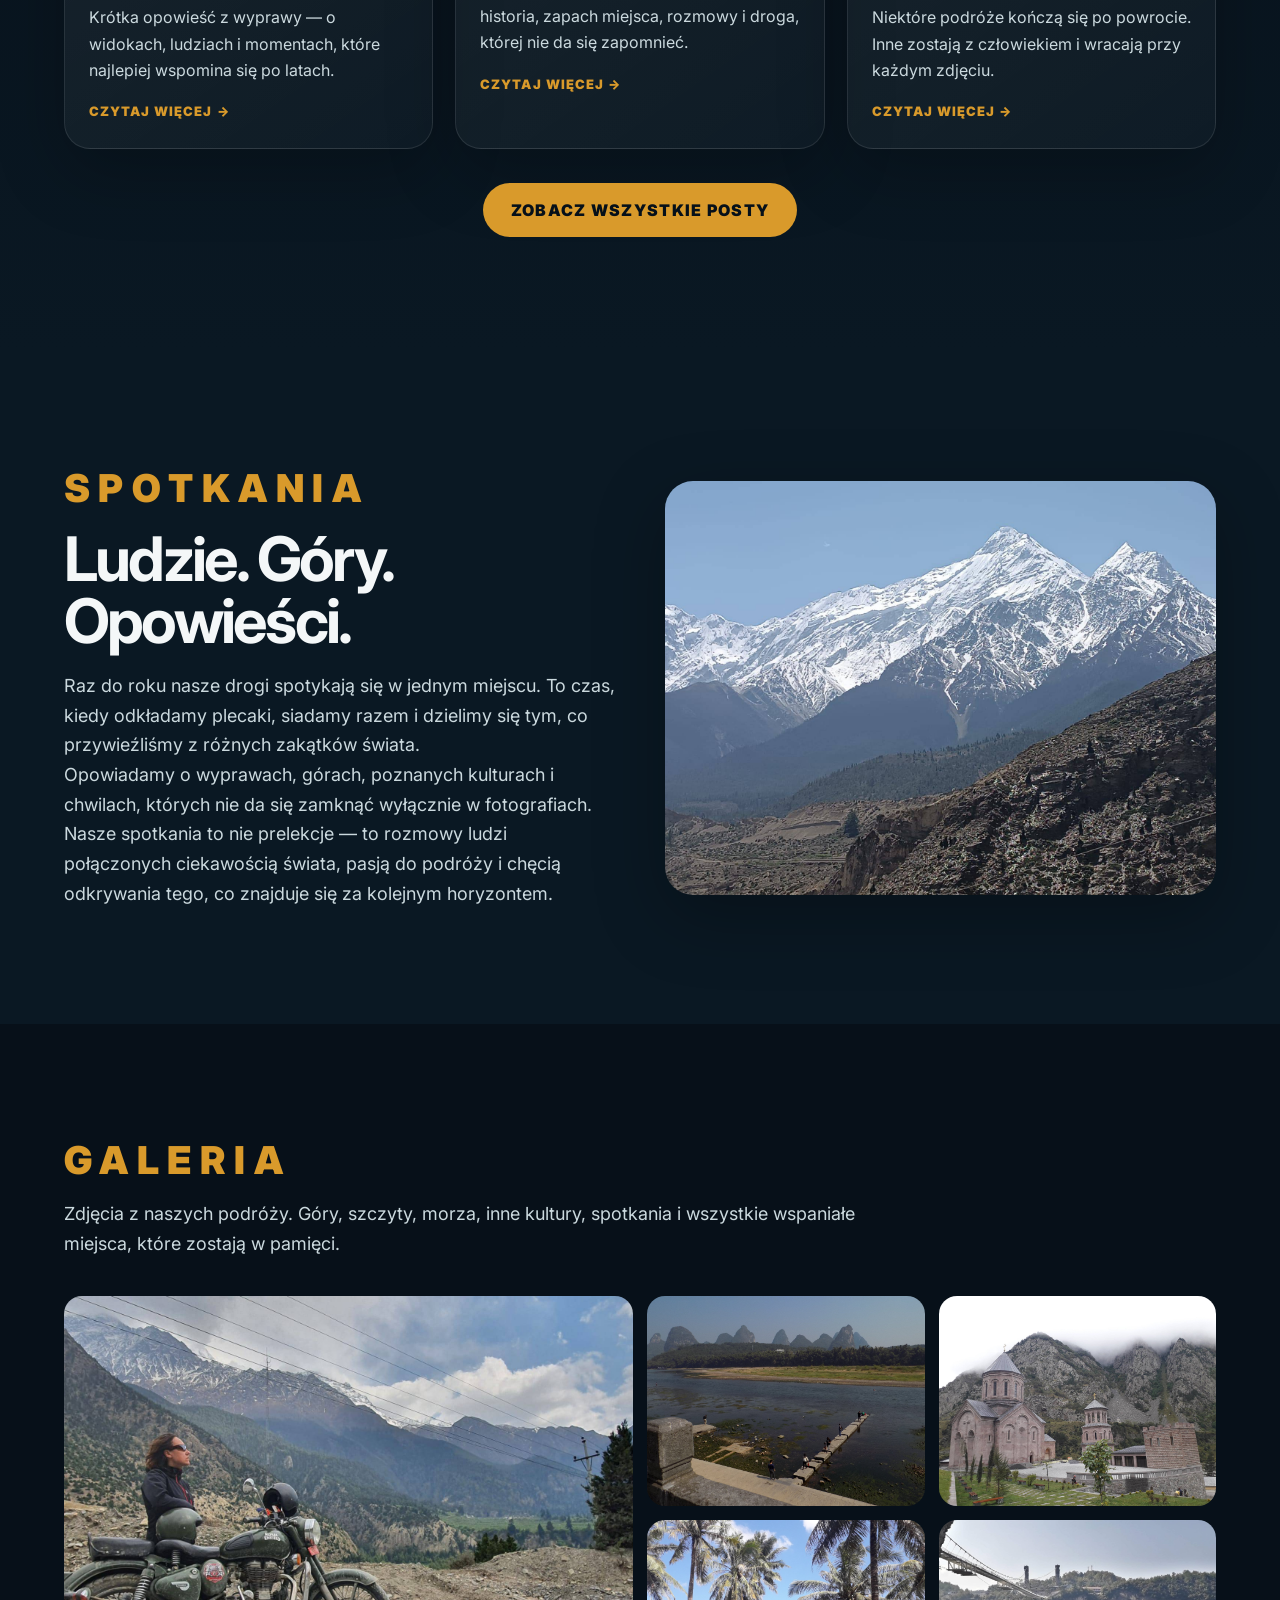
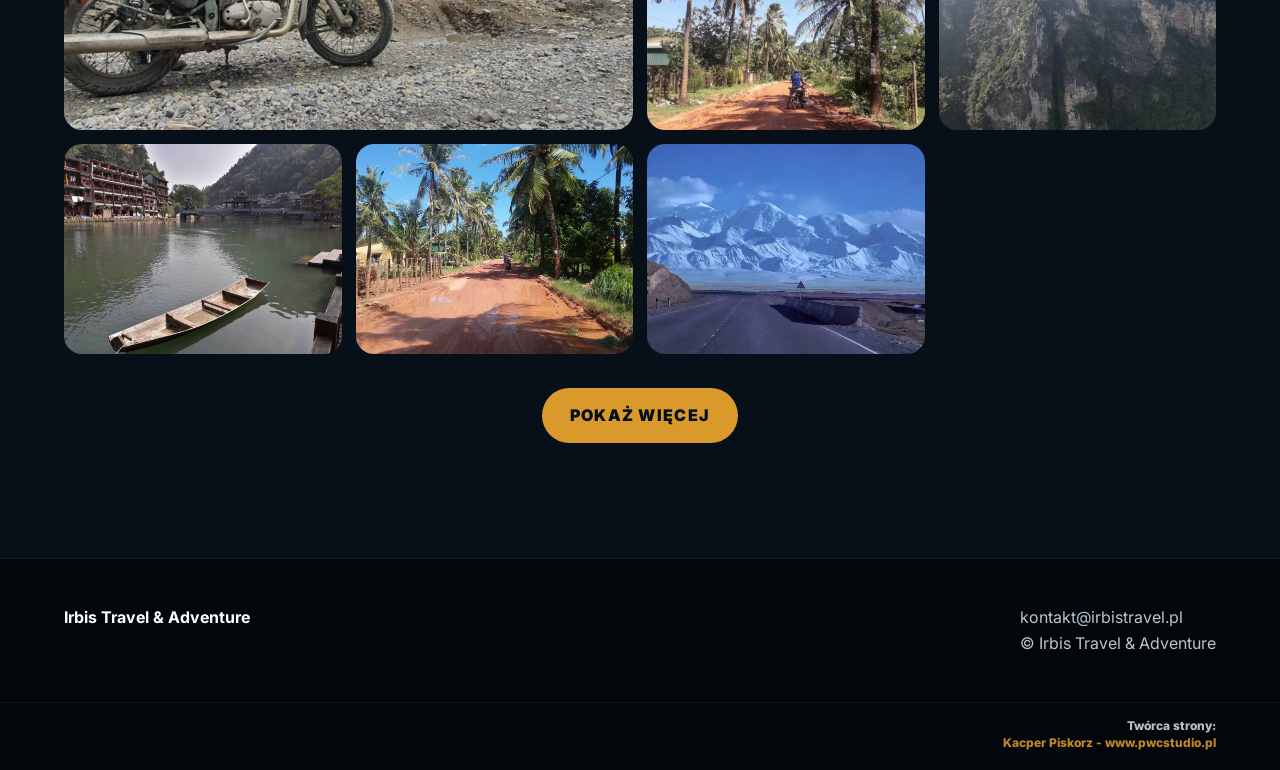
==== commit 8a13bc4e: "Fix formatting in footer section of index.html" ====
--- a/index.html
+++ b/index.html
@@ -130,7 +130,7 @@
 
 <footer class="footer" id="kontakt">
   <div>
-    <strong>Irbis Travel & Adventure</strong><br><br>REGON: 523621770
+    <strong>Irbis Travel & Adventure</strong><br><br>
   </div>
   <div>
     <a href="mailto:kontakt@irbistravel.pl">kontakt@irbistravel.pl</a><br>
